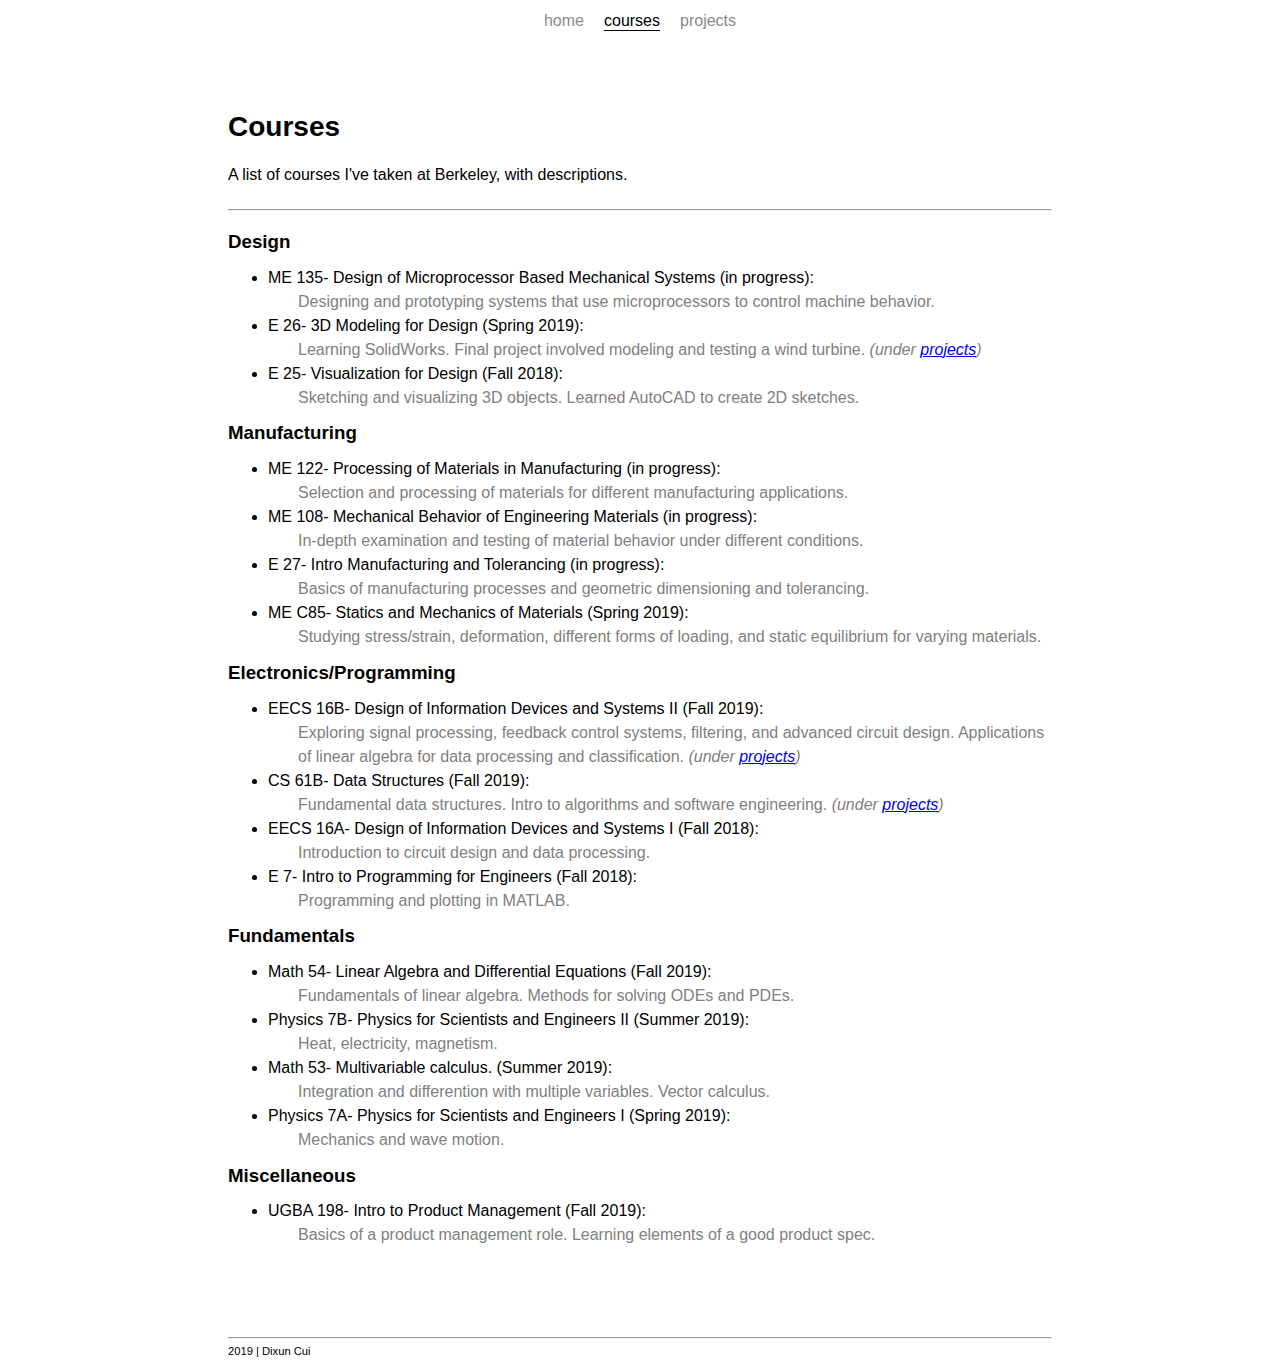
==== courses.html @ d12273da "Update courses.html" ====
<!DOCTYPE html>
<html>
<head>
  <title>Courses Taken</title>
  <meta charset="UTF-8">
  <meta name="viewport" content="width=device-width, initial-scale=1">
  <link rel="stylesheet" href="styles.css" </head> <body>
  <div class="container">
    <div class="navigation">
      <div class="nav-link">
        <a href="index.html">Home</a>
      </div>
      <div class="active-nav-link">
        <a href="courses.html">Courses</a>
      </div>
      <div class="nav-link">
        <a href="projects.html">Projects</a>
      </div>
    </div>
    <div class="pageHead">
      <h2> Courses </h2>
      A list of courses I've taken at Berkeley, with descriptions.
      <hr>
      </div>
      <div class="courseblock">
        <h3> Design </h3>
        <ul>
          <li>ME 135- Design of Microprocessor Based Mechanical Systems (in progress): </li>
          <div class="blurb">
            Designing and prototyping systems that use microprocessors to control machine behavior.
          </div>
          <li> E 26- 3D Modeling for Design (Spring 2019): </li>
          <div class="blurb">
            Learning SolidWorks. Final project involved modeling and testing a wind turbine. <i> (under <a href="projects.html">projects</a>) </i>
          </div>
          <li> E 25- Visualization for Design (Fall 2018): </li>
          <div class="blurb">
            Sketching and visualizing 3D objects. Learned AutoCAD to create 2D sketches.
          </div>
        </ul>
        <h3> Manufacturing </h3>
        <ul>
          <li> ME 122- Processing of Materials in Manufacturing (in progress): </li>
          <div class="blurb">
            Selection and processing of materials for different manufacturing applications.
          </div>
          <li> ME 108- Mechanical Behavior of Engineering Materials (in progress): </li>
          <div class="blurb">
            In-depth examination and testing of material behavior under different conditions.
          </div>
          <li> E 27- Intro Manufacturing and Tolerancing (in progress): </li>
          <div class="blurb">
            Basics of manufacturing processes and geometric dimensioning and tolerancing.
          </div>
          <li> ME C85- Statics and Mechanics of Materials (Spring 2019): </li>
          <div class="blurb">
            Studying stress/strain, deformation, different forms of loading, and static equilibrium for varying materials.
          </div>
        </ul>
        <h3> Electronics/Programming </h3>
        <ul>
          <li>EECS 16B- Design of Information Devices and Systems II (Fall 2019): </li>
          <div class="blurb">
            Exploring signal processing, feedback control systems, filtering, and advanced circuit design.
            Applications of linear algebra for data processing and classification. <i> (under <a href="projects.html">projects</a>) </i>
          </div>
          <li>CS 61B- Data Structures (Fall 2019): </li>
          <div class="blurb">
            Fundamental data structures. Intro to algorithms and software engineering. <i> (under <a href="projects.html">projects</a>) </i>
          </div>
          <li> EECS 16A- Design of Information Devices and Systems I (Fall 2018): </li>
          <div class="blurb">
            Introduction to circuit design and data processing.
          </div>
          <li> E 7- Intro to Programming for Engineers (Fall 2018): </li>
          <div class="blurb">
            Programming and plotting in MATLAB.
          </div>
        </ul>
        <h3> Fundamentals </h3>
        <ul>
          <li>Math 54- Linear Algebra and Differential Equations (Fall 2019): </li>
          <div class="blurb">
            Fundamentals of linear algebra. Methods for solving ODEs and PDEs.
          </div>
          <li>Physics 7B- Physics for Scientists and Engineers II (Summer 2019): </li>
          <div class="blurb">
            Heat, electricity, magnetism.
          </div>
          <li> Math 53- Multivariable calculus. (Summer 2019): </li>
          <div class="blurb">
            Integration and differention with multiple variables. Vector calculus.
          </div>
          <li> Physics 7A- Physics for Scientists and Engineers I (Spring 2019): </li>
          <div class="blurb">
            Mechanics and wave motion.
          </div>
        </ul>
        <h3> Miscellaneous </h3>
        <ul>
          <li>UGBA 198- Intro to Product Management (Fall 2019): </li>
          <div class="blurb">
            Basics of a product management role. Learning elements of a good product spec.
          </div>
        </ul>
      </div>
      </div>
    </body>
    <footer>
      <br>
      <hr>
      2019 | Dixun Cui
    </footer>

</html>
---- styles.css ----
body {
  font-family: "Lato", sans-serif;
}

.bio {
  line-height: 150%
}

.navigation {
  display: flex;
  justify-content: center;
  margin: 12px;
  margin-bottom: 24px;
}

.navigation > div {
  margin-left: 10px;
  margin-right: 10px;
  text-transform: lowercase;
}

.active-nav-link {
  transition: color 0.3s;
  border-bottom: 1px solid black;
}

.active-nav-link a {
  color: black;
  text-decoration: none;
}

.nav-link {
  transition: color 0.3s;
  border-bottom: 1px solid transparent;
}

.nav-link a {
  color: #8a8a8a;
  text-decoration: none;
}

.nav-link:hover {
  border-bottom: 1px solid #8a8a8a;
}

.container {
  margin-top: 10px;
  margin-bottom: 60px;
  margin-left: 220px;
  margin-right: 220px;
}

.nameblock {
  font-size: 1.2em;
  margin-top: 50px;
  margin-bottom: 40px;
  line-height: 85%;
}
.courseblock {
  line-height: 150%;
}
.circPic {
  float: right;
  margin-right:130px;
}

.pageHead {
  margin-top: 80px;
}

.blurb {
  margin-left: 30px;
  color: #808080;
}

footer {
  margin-left: 220px;
  margin-right: 220px;
  font-size: 0.7em;
}

h2 {
  font-size: 28px;
}

h4 {
  font-weight: normal;
  font-style: italic;
  font-size: 90%;
}

hr {
  margin-top: 25px;
}

ul {
  margin-top: -7px;
  margin-bottom:-7px;
}
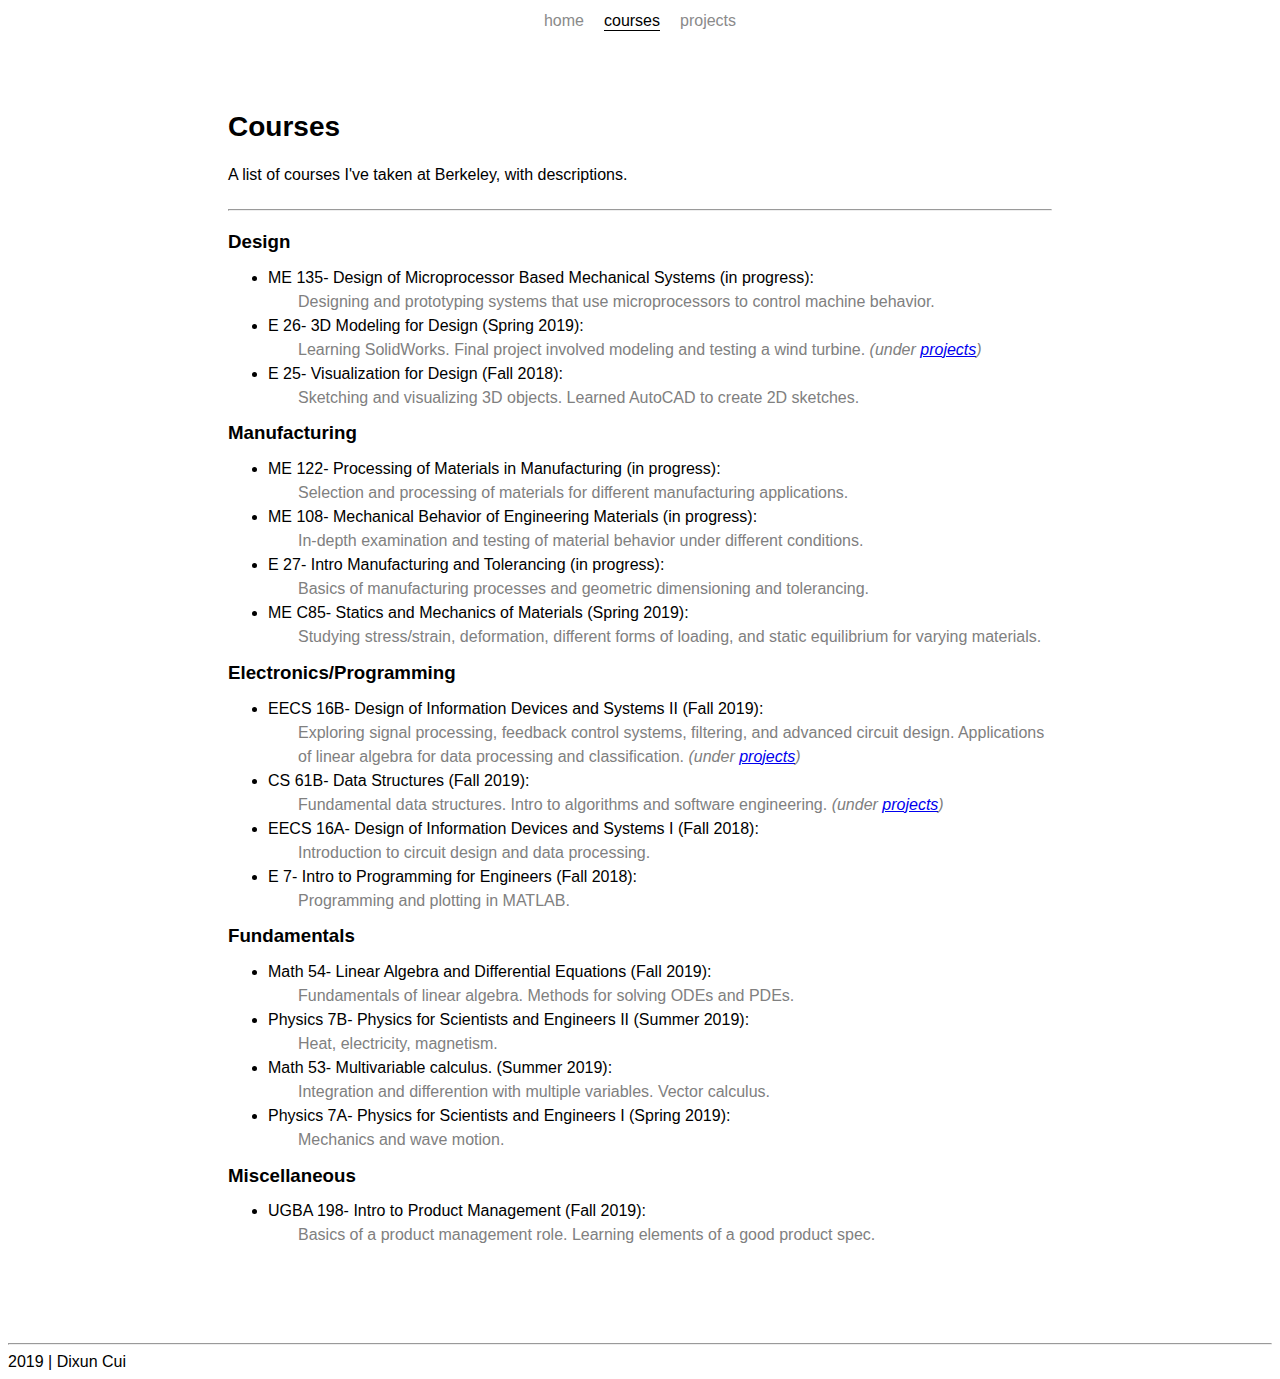
==== commit 500b7315: "bop" ====
--- a/courses.html
+++ b/courses.html
@@ -18,6 +18,7 @@
       </div>
     </div>
     <div class="pageHead">
+      <!-- Link projects thing to specific point on projects page. -->
       <h2> Courses </h2>
       A list of courses I've taken at Berkeley, with descriptions.
       <hr>
@@ -106,10 +107,10 @@
       </div>
       </div>
     </body>
-    <footer>
-      <br>
-      <hr>
-      2019 | Dixun Cui
-    </footer>
+    <div class = "foot">
+  		<br>
+  		<hr>
+  		2019 | Dixun Cui
+  	</div>
 
 </html>
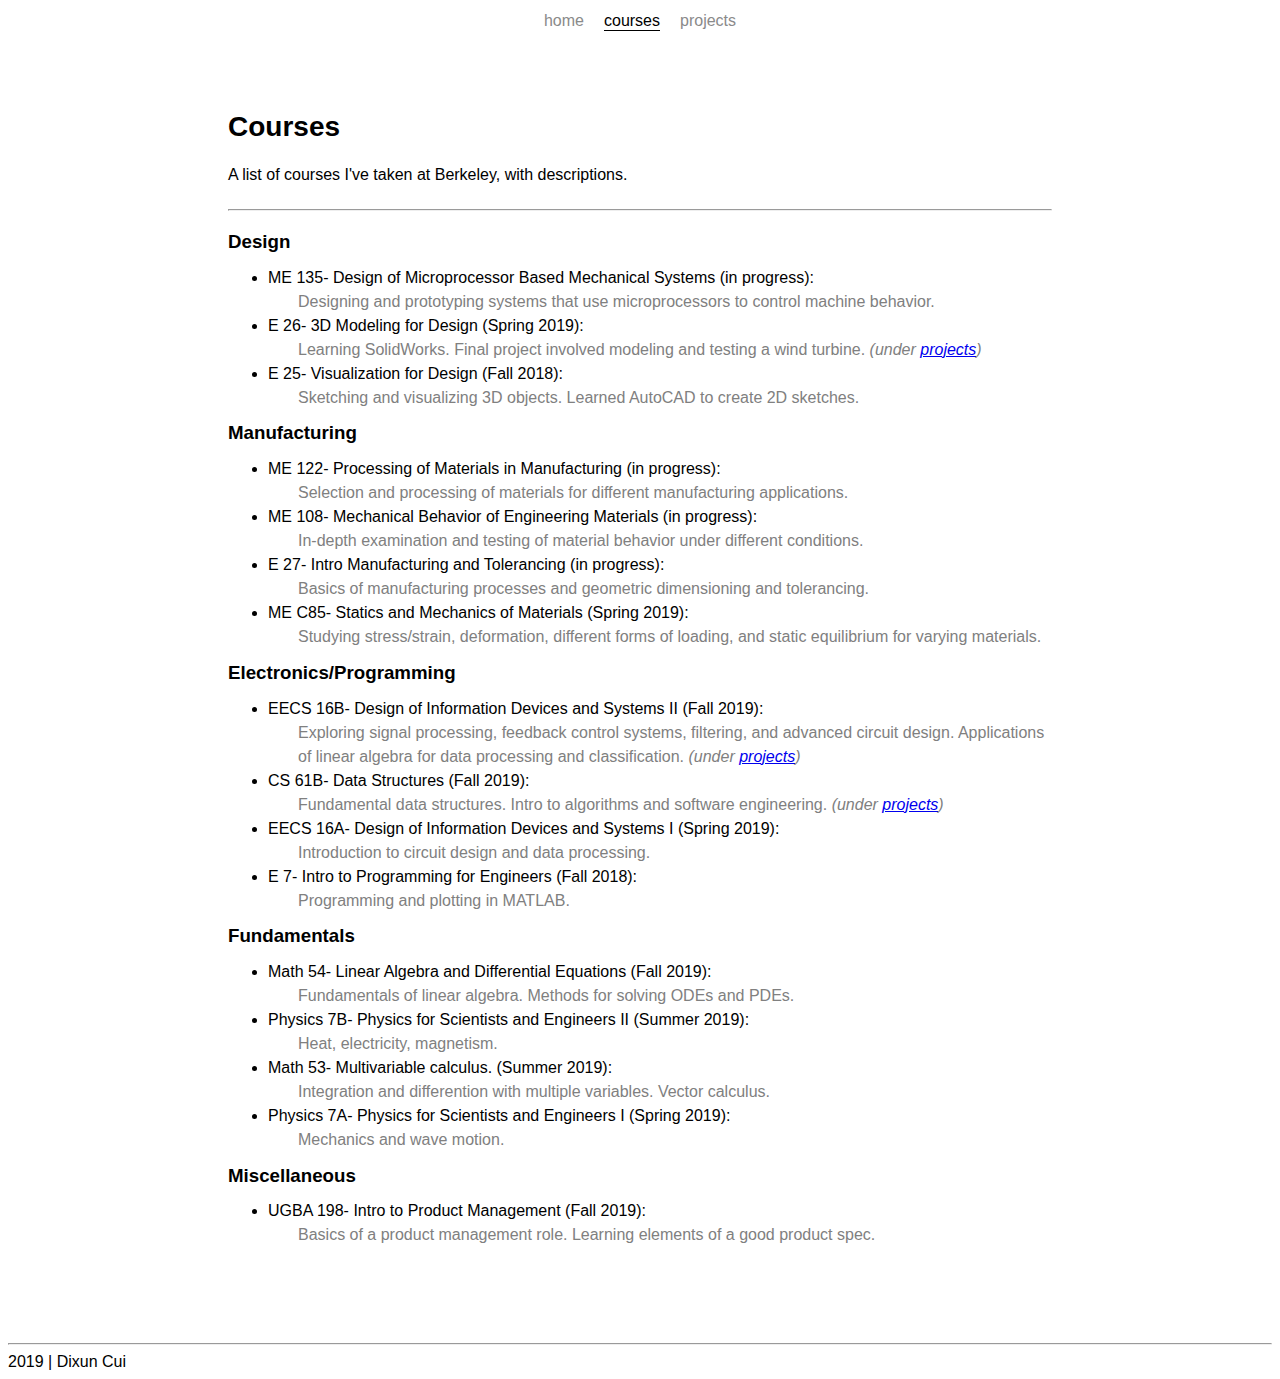
==== commit 86d186ad: "Fixed courses." ====
--- a/courses.html
+++ b/courses.html
@@ -69,7 +69,7 @@
           <div class="blurb">
             Fundamental data structures. Intro to algorithms and software engineering. <i> (under <a href="projects.html">projects</a>) </i>
           </div>
-          <li> EECS 16A- Design of Information Devices and Systems I (Fall 2018): </li>
+          <li> EECS 16A- Design of Information Devices and Systems I (Spring 2019): </li>
           <div class="blurb">
             Introduction to circuit design and data processing.
           </div>
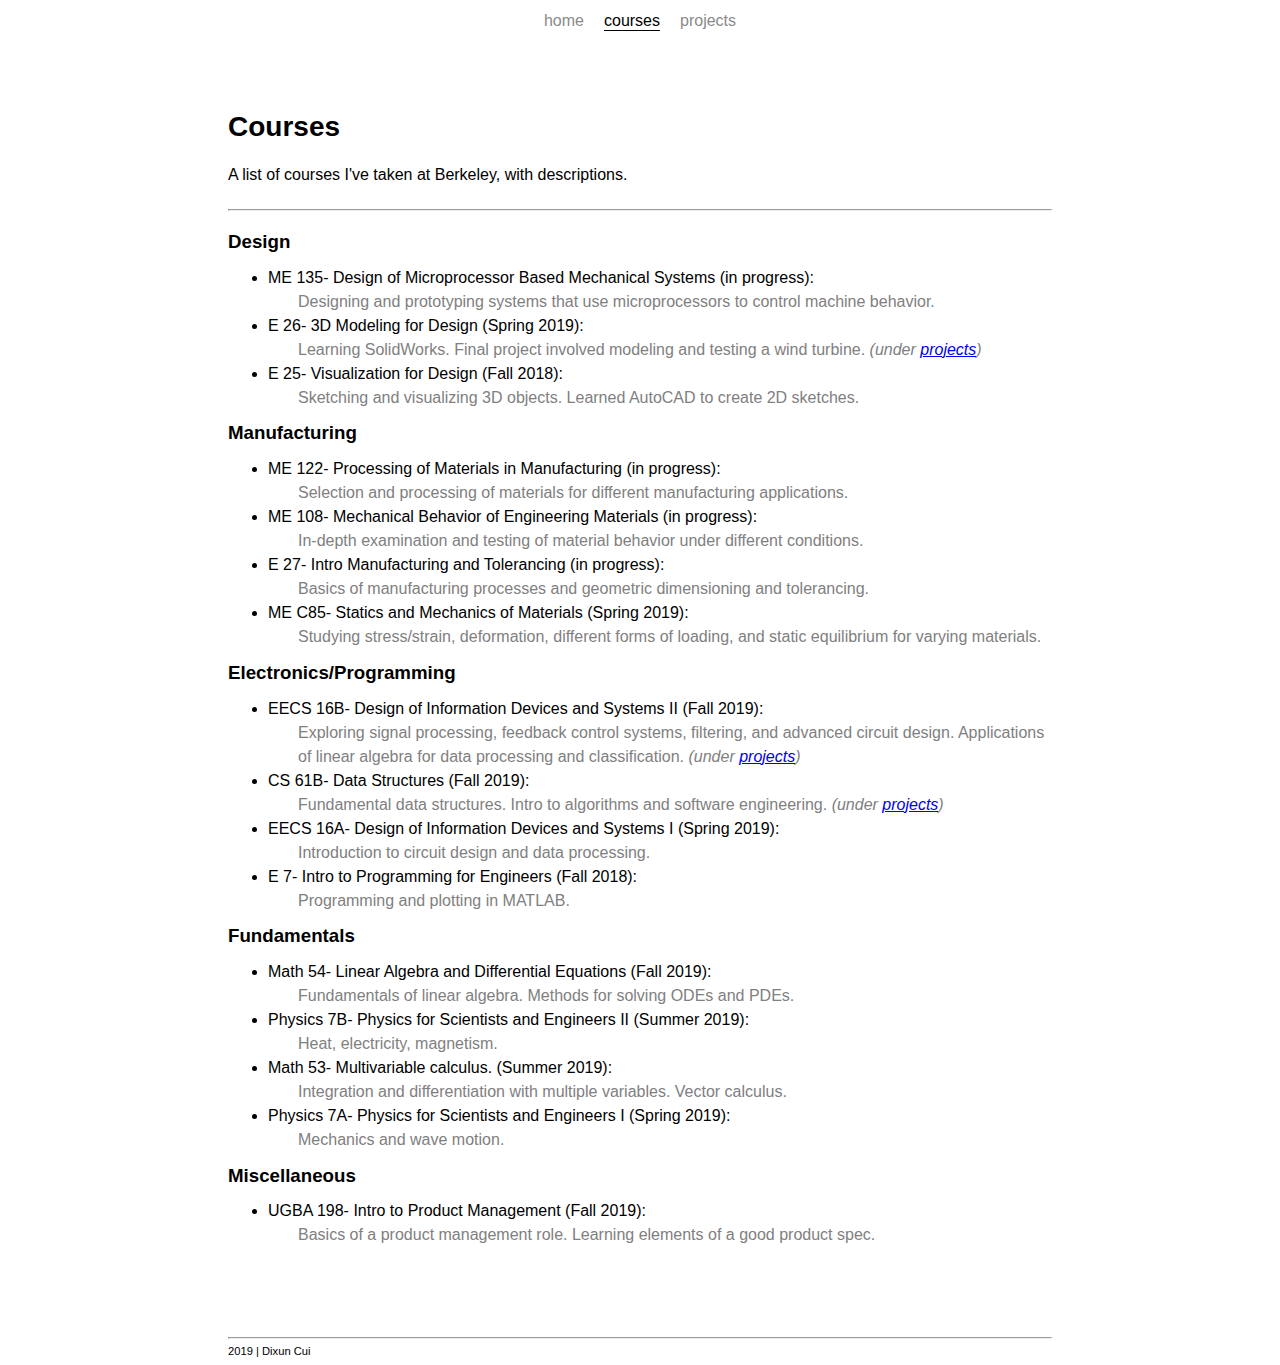
==== commit a8675ee8: "Completed projects" ====
--- a/courses.html
+++ b/courses.html
@@ -1,5 +1,6 @@
 <!DOCTYPE html>
 <html>
+
 <head>
   <title>Courses Taken</title>
   <meta charset="UTF-8">
@@ -22,95 +23,95 @@
       <h2> Courses </h2>
       A list of courses I've taken at Berkeley, with descriptions.
       <hr>
-      </div>
-      <div class="courseblock">
-        <h3> Design </h3>
-        <ul>
-          <li>ME 135- Design of Microprocessor Based Mechanical Systems (in progress): </li>
-          <div class="blurb">
-            Designing and prototyping systems that use microprocessors to control machine behavior.
-          </div>
-          <li> E 26- 3D Modeling for Design (Spring 2019): </li>
-          <div class="blurb">
-            Learning SolidWorks. Final project involved modeling and testing a wind turbine. <i> (under <a href="projects.html">projects</a>) </i>
-          </div>
-          <li> E 25- Visualization for Design (Fall 2018): </li>
-          <div class="blurb">
-            Sketching and visualizing 3D objects. Learned AutoCAD to create 2D sketches.
-          </div>
-        </ul>
-        <h3> Manufacturing </h3>
-        <ul>
-          <li> ME 122- Processing of Materials in Manufacturing (in progress): </li>
-          <div class="blurb">
-            Selection and processing of materials for different manufacturing applications.
-          </div>
-          <li> ME 108- Mechanical Behavior of Engineering Materials (in progress): </li>
-          <div class="blurb">
-            In-depth examination and testing of material behavior under different conditions.
-          </div>
-          <li> E 27- Intro Manufacturing and Tolerancing (in progress): </li>
-          <div class="blurb">
-            Basics of manufacturing processes and geometric dimensioning and tolerancing.
-          </div>
-          <li> ME C85- Statics and Mechanics of Materials (Spring 2019): </li>
-          <div class="blurb">
-            Studying stress/strain, deformation, different forms of loading, and static equilibrium for varying materials.
-          </div>
-        </ul>
-        <h3> Electronics/Programming </h3>
-        <ul>
-          <li>EECS 16B- Design of Information Devices and Systems II (Fall 2019): </li>
-          <div class="blurb">
-            Exploring signal processing, feedback control systems, filtering, and advanced circuit design.
-            Applications of linear algebra for data processing and classification. <i> (under <a href="projects.html">projects</a>) </i>
-          </div>
-          <li>CS 61B- Data Structures (Fall 2019): </li>
-          <div class="blurb">
-            Fundamental data structures. Intro to algorithms and software engineering. <i> (under <a href="projects.html">projects</a>) </i>
-          </div>
-          <li> EECS 16A- Design of Information Devices and Systems I (Spring 2019): </li>
-          <div class="blurb">
-            Introduction to circuit design and data processing.
-          </div>
-          <li> E 7- Intro to Programming for Engineers (Fall 2018): </li>
-          <div class="blurb">
-            Programming and plotting in MATLAB.
-          </div>
-        </ul>
-        <h3> Fundamentals </h3>
-        <ul>
-          <li>Math 54- Linear Algebra and Differential Equations (Fall 2019): </li>
-          <div class="blurb">
-            Fundamentals of linear algebra. Methods for solving ODEs and PDEs.
-          </div>
-          <li>Physics 7B- Physics for Scientists and Engineers II (Summer 2019): </li>
-          <div class="blurb">
-            Heat, electricity, magnetism.
-          </div>
-          <li> Math 53- Multivariable calculus. (Summer 2019): </li>
-          <div class="blurb">
-            Integration and differention with multiple variables. Vector calculus.
-          </div>
-          <li> Physics 7A- Physics for Scientists and Engineers I (Spring 2019): </li>
-          <div class="blurb">
-            Mechanics and wave motion.
-          </div>
-        </ul>
-        <h3> Miscellaneous </h3>
-        <ul>
-          <li>UGBA 198- Intro to Product Management (Fall 2019): </li>
-          <div class="blurb">
-            Basics of a product management role. Learning elements of a good product spec.
-          </div>
-        </ul>
-      </div>
-      </div>
-    </body>
-    <div class = "foot">
-  		<br>
-  		<hr>
-  		2019 | Dixun Cui
-  	</div>
+    </div>
+    <div class="courseblock">
+      <h3> Design </h3>
+      <ul>
+        <li>ME 135- Design of Microprocessor Based Mechanical Systems (in progress): </li>
+        <div class="blurb">
+          Designing and prototyping systems that use microprocessors to control machine behavior.
+        </div>
+        <li> E 26- 3D Modeling for Design (Spring 2019): </li>
+        <div class="blurb">
+          Learning SolidWorks. Final project involved modeling and testing a wind turbine. <i> (under <a href="projects.html#E26Project">projects</a>) </i>
+        </div>
+        <li> E 25- Visualization for Design (Fall 2018): </li>
+        <div class="blurb">
+          Sketching and visualizing 3D objects. Learned AutoCAD to create 2D sketches.
+        </div>
+      </ul>
+      <h3> Manufacturing </h3>
+      <ul>
+        <li> ME 122- Processing of Materials in Manufacturing (in progress): </li>
+        <div class="blurb">
+          Selection and processing of materials for different manufacturing applications.
+        </div>
+        <li> ME 108- Mechanical Behavior of Engineering Materials (in progress): </li>
+        <div class="blurb">
+          In-depth examination and testing of material behavior under different conditions.
+        </div>
+        <li> E 27- Intro Manufacturing and Tolerancing (in progress): </li>
+        <div class="blurb">
+          Basics of manufacturing processes and geometric dimensioning and tolerancing.
+        </div>
+        <li> ME C85- Statics and Mechanics of Materials (Spring 2019): </li>
+        <div class="blurb">
+          Studying stress/strain, deformation, different forms of loading, and static equilibrium for varying materials.
+        </div>
+      </ul>
+      <h3> Electronics/Programming </h3>
+      <ul>
+        <li>EECS 16B- Design of Information Devices and Systems II (Fall 2019): </li>
+        <div class="blurb">
+          Exploring signal processing, feedback control systems, filtering, and advanced circuit design.
+          Applications of linear algebra for data processing and classification. <i> (under <a href="projects.html#16BProject">projects</a>) </i>
+        </div>
+        <li>CS 61B- Data Structures (Fall 2019): </li>
+        <div class="blurb">
+          Fundamental data structures. Intro to algorithms and software engineering. <i> (under <a href="projects.html#61BProject">projects</a>) </i>
+        </div>
+        <li> EECS 16A- Design of Information Devices and Systems I (Spring 2019): </li>
+        <div class="blurb">
+          Introduction to circuit design and data processing.
+        </div>
+        <li> E 7- Intro to Programming for Engineers (Fall 2018): </li>
+        <div class="blurb">
+          Programming and plotting in MATLAB.
+        </div>
+      </ul>
+      <h3> Fundamentals </h3>
+      <ul>
+        <li>Math 54- Linear Algebra and Differential Equations (Fall 2019): </li>
+        <div class="blurb">
+          Fundamentals of linear algebra. Methods for solving ODEs and PDEs.
+        </div>
+        <li>Physics 7B- Physics for Scientists and Engineers II (Summer 2019): </li>
+        <div class="blurb">
+          Heat, electricity, magnetism.
+        </div>
+        <li> Math 53- Multivariable calculus. (Summer 2019): </li>
+        <div class="blurb">
+          Integration and differentiation with multiple variables. Vector calculus.
+        </div>
+        <li> Physics 7A- Physics for Scientists and Engineers I (Spring 2019): </li>
+        <div class="blurb">
+          Mechanics and wave motion.
+        </div>
+      </ul>
+      <h3> Miscellaneous </h3>
+      <ul>
+        <li>UGBA 198- Intro to Product Management (Fall 2019): </li>
+        <div class="blurb">
+          Basics of a product management role. Learning elements of a good product spec.
+        </div>
+      </ul>
+    </div>
+  </div>
+  </body>
+  <div class="foot">
+    <br>
+    <hr>
+    2019 | Dixun Cui
+  </div>
 
 </html>
--- a/styles.css
+++ b/styles.css
@@ -73,7 +73,7 @@
   color: #808080;
 }
 
-footer {
+.foot {
   margin-left: 220px;
   margin-right: 220px;
   font-size: 0.7em;
@@ -93,7 +93,24 @@
   margin-top: 25px;
 }
 
+h5 {
+  font-size: 22px;
+  margin-bottom: -26px;
+}
+
+h6 {
+  font-size: 16px;
+  font-weight: normal;
+  font-style: italic;
+  margin-bottom: 16px;
+}
+
 ul {
   margin-top: -7px;
   margin-bottom:-7px;
 }
+
+.projectDesc {
+  margin-bottom: 10px;
+
+}
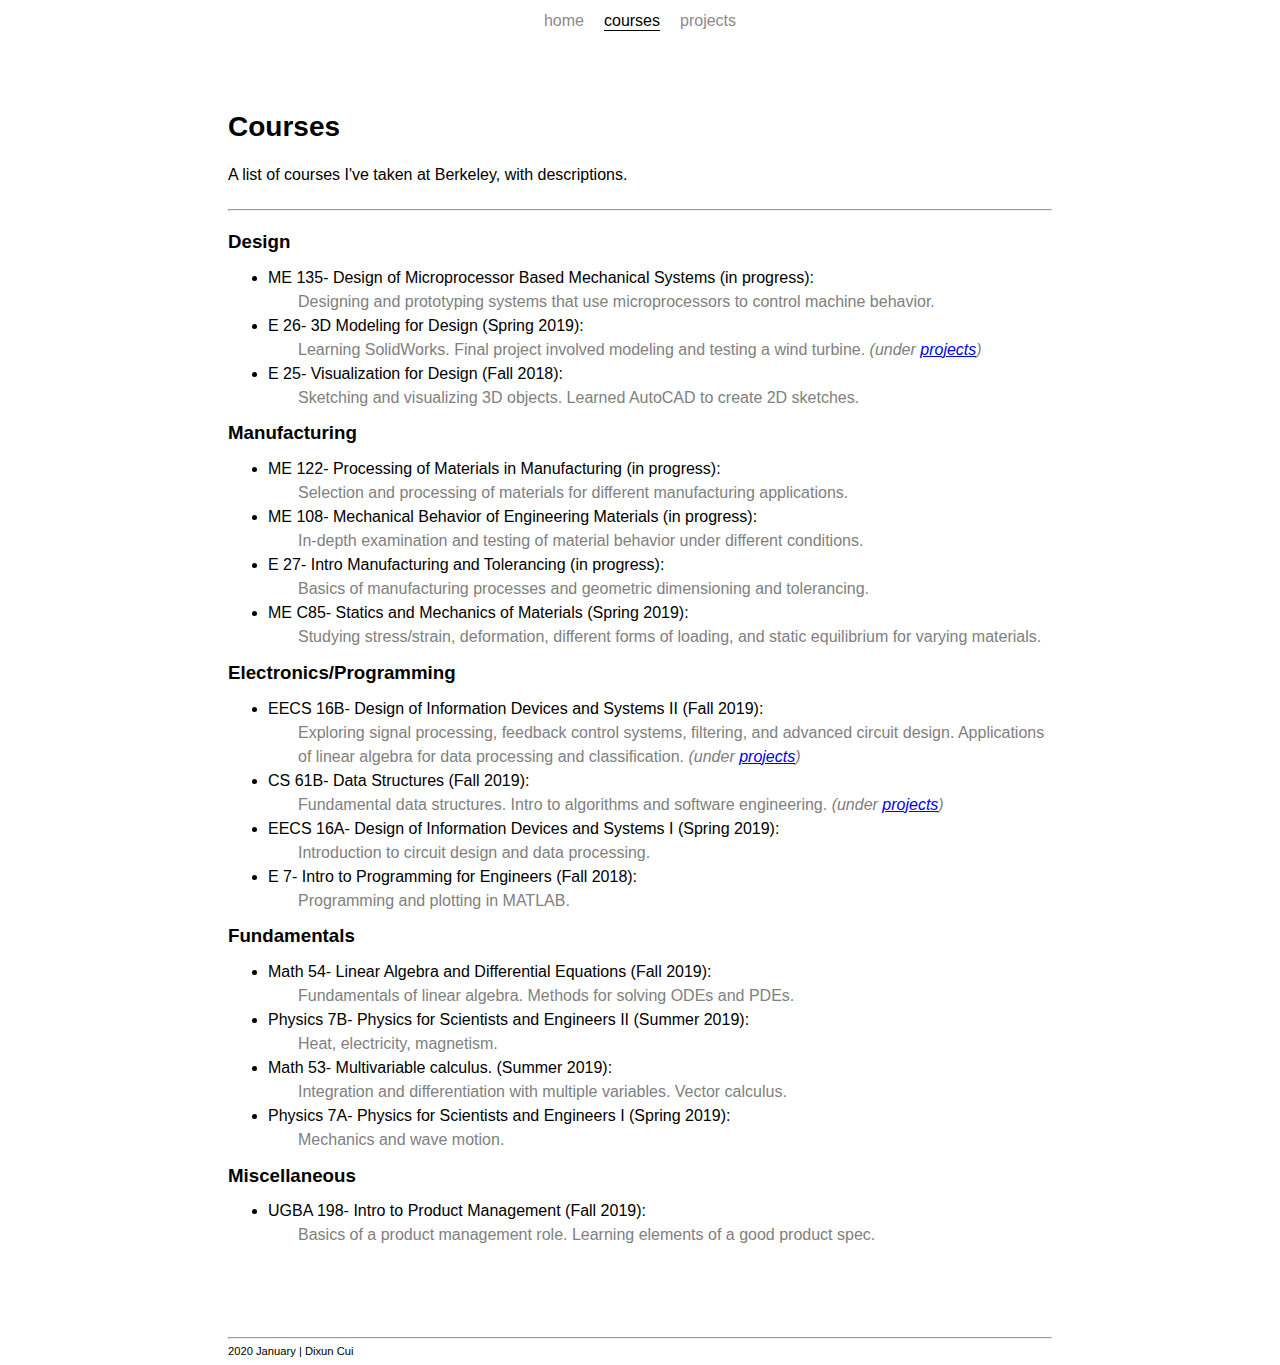
==== commit 99777888: "updated footer" ====
--- a/courses.html
+++ b/courses.html
@@ -111,7 +111,7 @@
   <div class="foot">
     <br>
     <hr>
-    2019 | Dixun Cui
+    2020 January | Dixun Cui
   </div>
 
 </html>
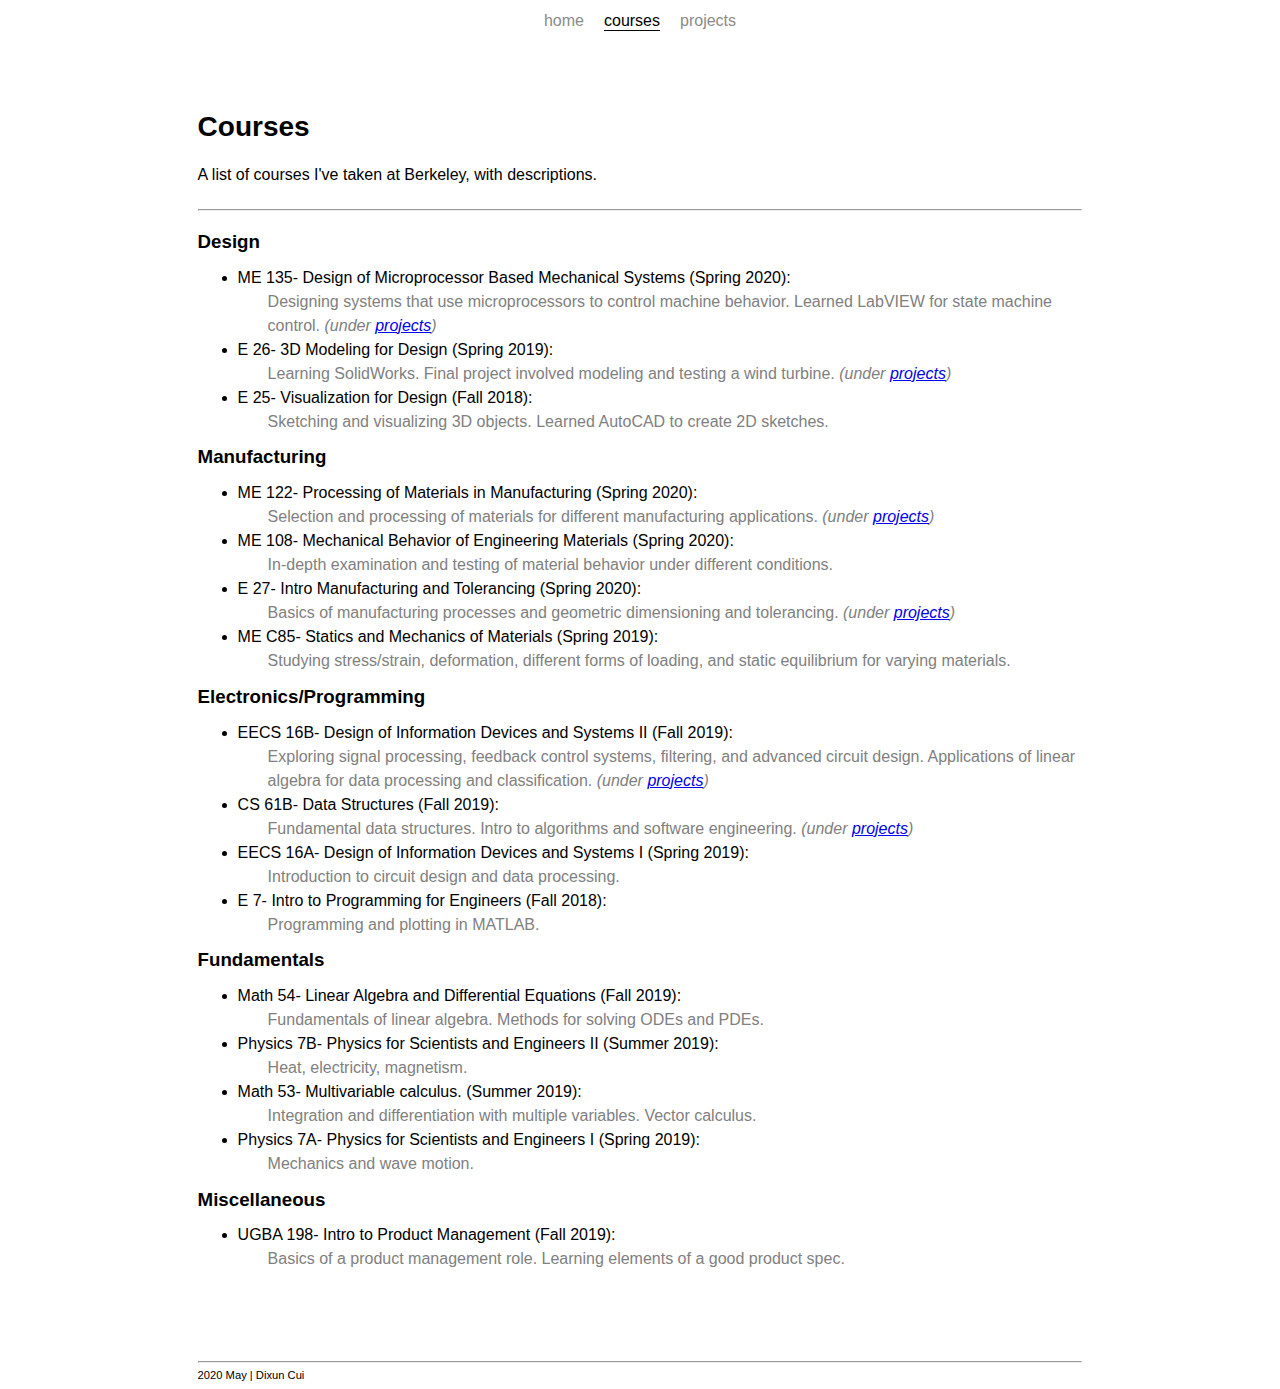
==== commit adf9244c: "started projects update" ====
--- a/courses.html
+++ b/courses.html
@@ -2,6 +2,15 @@
 <html>
 
 <head>
+  <!-- Global site tag (gtag.js) - Google Analytics -->
+<script async src="https://www.googletagmanager.com/gtag/js?id=UA-156593650-1"></script>
+<script>
+  window.dataLayer = window.dataLayer || [];
+  function gtag(){dataLayer.push(arguments);}
+  gtag('js', new Date());
+
+  gtag('config', 'UA-156593650-1');
+</script>
   <title>Courses Taken</title>
   <meta charset="UTF-8">
   <meta name="viewport" content="width=device-width, initial-scale=1">
@@ -27,9 +36,9 @@
     <div class="courseblock">
       <h3> Design </h3>
       <ul>
-        <li>ME 135- Design of Microprocessor Based Mechanical Systems (in progress): </li>
+        <li>ME 135- Design of Microprocessor Based Mechanical Systems (Spring 2020): </li>
         <div class="blurb">
-          Designing and prototyping systems that use microprocessors to control machine behavior.
+          Designing systems that use microprocessors to control machine behavior. Learned LabVIEW for state machine control. <i> (under <a href="projects.html#ME135Project">projects</a>) </i>
         </div>
         <li> E 26- 3D Modeling for Design (Spring 2019): </li>
         <div class="blurb">
@@ -42,17 +51,17 @@
       </ul>
       <h3> Manufacturing </h3>
       <ul>
-        <li> ME 122- Processing of Materials in Manufacturing (in progress): </li>
+        <li> ME 122- Processing of Materials in Manufacturing (Spring 2020): </li>
         <div class="blurb">
-          Selection and processing of materials for different manufacturing applications.
+          Selection and processing of materials for different manufacturing applications. <i> (under <a href="projects.html#ME122Project">projects</a>) </i>
         </div>
-        <li> ME 108- Mechanical Behavior of Engineering Materials (in progress): </li>
+        <li> ME 108- Mechanical Behavior of Engineering Materials (Spring 2020): </li>
         <div class="blurb">
           In-depth examination and testing of material behavior under different conditions.
         </div>
-        <li> E 27- Intro Manufacturing and Tolerancing (in progress): </li>
+        <li> E 27- Intro Manufacturing and Tolerancing (Spring 2020): </li>
         <div class="blurb">
-          Basics of manufacturing processes and geometric dimensioning and tolerancing.
+          Basics of manufacturing processes and geometric dimensioning and tolerancing. <i> (under <a href="projects.html#E27Project">projects</a>) </i>
         </div>
         <li> ME C85- Statics and Mechanics of Materials (Spring 2019): </li>
         <div class="blurb">
@@ -111,7 +120,7 @@
   <div class="foot">
     <br>
     <hr>
-    2020 January | Dixun Cui
+    2020 May | Dixun Cui
   </div>
 
 </html>
--- a/styles.css
+++ b/styles.css
@@ -13,7 +13,7 @@
   margin-bottom: 24px;
 }
 
-.navigation > div {
+.navigation>div {
   margin-left: 10px;
   margin-right: 10px;
   text-transform: lowercase;
@@ -46,8 +46,8 @@
 .container {
   margin-top: 10px;
   margin-bottom: 60px;
-  margin-left: 220px;
-  margin-right: 220px;
+  margin-left: 15%;
+  margin-right: 15%;
 }
 
 .nameblock {
@@ -56,12 +56,16 @@
   margin-bottom: 40px;
   line-height: 85%;
 }
+
 .courseblock {
   line-height: 150%;
 }
+
 .circPic {
   float: right;
-  margin-right:130px;
+  margin-right: 130px;
+  width: 200px;
+  height: 200px;
 }
 
 .pageHead {
@@ -74,8 +78,8 @@
 }
 
 .foot {
-  margin-left: 220px;
-  margin-right: 220px;
+  margin-left: 15%;
+  margin-right: 15%;
   font-size: 0.7em;
 }
 
@@ -107,10 +111,321 @@
 
 ul {
   margin-top: -7px;
-  margin-bottom:-7px;
+  margin-bottom: -7px;
 }
 
 .projectDesc {
-  margin-bottom: 10px;
-
-}
+  margin-bottom: 20%;
+}
+
+.hpvside {
+  width: 433px;
+ height: 231.6px;
+ padding: 4px 6px 4px 0px;
+}
+
+.hpvframe {
+  width: 356.4px;
+  height: 231.6px;
+  padding: 4px 0px 4px 6px;
+}
+
+.hpvproto {
+  width: 308.9px;
+  height: 231.7px;
+  padding: 4px 72px 4px 24px;
+}
+
+.hpvsim {
+  width: 370.7px;
+  height: 231.7px;
+  padding: 4px 0px 4px 6px;
+}
+
+.hpvcad {
+  width:456px;
+  height:283.2px;
+  padding: 4px 48px 4px 0px;
+  margin-bottom: -8%;
+}
+
+.hpvfile {
+  width:212.4px;
+  height:283.2px;
+  padding: 4px 0px 4px 20px;
+  margin-bottom: -8%;
+}
+
+.EEfront {
+  width:184.3px;
+  height:245.8px;
+  padding:4px 24px 4px 0px;
+  margin-bottom: -5%;
+}
+
+.EEtop {
+   width:184.3px;
+   height:245.8px;
+   padding: 4px 0px 4px 0px;
+   margin-bottom: -5%;
+}
+
+.PCA {
+  width:412.1px;
+  height:245.8px;
+  padding: 4px 0px 4px 6px;
+  margin-bottom: -5%;
+}
+
+.gitlet {
+  width:283px;
+  height:194px;
+  float: left;
+  padding: 5px 20px 10px 0px;
+  margin-bottom: 5%;
+}
+
+.turbine {
+  width:177.5px;
+  height:236.5px;
+  float: right;
+  padding: 5px 20px 5px 25px;
+}
+
+.joycon {
+   width: 181.4px;
+   height: 155.6px;
+   float: left;
+   padding: 5px 20px 10px 0px;
+   margin-bottom: 8%;
+}
+
+.pianorack1 {
+  width: 398.64px;
+  height: 332.64px;
+  padding: 4px 20px 4px 0px;
+  margin-bottom: -10%;
+}
+
+.pianorack2 {
+  width: 316.36px;
+  height: 332.64px;
+  padding: 4px 0px 4px 20px;
+  margin-bottom: -10%;
+}
+
+.phoenixPic {
+   width: 201.6px;
+   height: 277.125px;
+   float: right;
+   padding: 5px 0 10px 20px;
+}
+
+@media only screen and (max-width: 768px) {
+  .navigation {
+    display: flex;
+    justify-content: center;
+    margin: 15%;
+    margin-bottom: 20%;
+  }
+
+  .container {
+    margin-top: 10%;
+    margin-bottom: 10%;
+    margin-left: 10%;
+    margin-right: 10%;
+  }
+
+  .circPic {
+    display: block;
+    margin-left: 25%;
+    margin-right: 25%;
+    width: 50%;
+    margin-bottom: 15%;
+  }
+
+  h1 {
+    font-size: 120%;
+    font-weight: bold;
+  }
+
+  h4 {
+    font-weight: normal;
+    font-style: italic;
+    font-size: 80%;
+  }
+
+  .bio {
+    margin-top: -5%;
+    line-height: 120%;
+    font-size: 90%;
+  }
+
+  .courseblock {
+    line-height: 150%;
+    font-size: 80%;
+  }
+
+  h2 {
+    font-size: 130%;
+  }
+
+  h3 {
+    font-size: 110%;
+  }
+
+  ul {
+    margin-left: -10%;
+  }
+
+  .pageHead {
+    font-size: 80%;
+    margin-top: 20%;
+  }
+
+  .blurb {
+    margin-left: 0;
+    color: #808080;
+    font-size: 80%;
+    margin-bottom: 5%;
+  }
+
+  h5 {
+    font-size: 100%;
+    margin-bottom: -5%;
+  }
+
+  h6 {
+    font-size: 80%;
+    font-weight: normal;
+    font-style: italic;
+    margin-bottom: 5%;
+  }
+
+  .projectDesc {
+    margin-bottom: 15%;
+    font-size: 80%;
+  }
+
+  .HelmetMount {
+    
+  }
+
+  .hpvside {
+   width: 80%;
+   height: auto;
+   padding: 5%;
+  }
+
+  .hpvframe {
+    width: 80%;
+    height: auto;
+    padding: 5%;
+  }
+
+  .hpvproto {
+    width: 80%;
+    height: auto;
+    padding: 5%;
+  }
+
+  .hpvsim {
+    width: 80%;
+    height: auto;
+    padding: 5%;
+  }
+
+  .hpvcad {
+    width: 80%;
+    height: auto;
+    padding: 5%;
+  }
+
+  .hpvfile {
+    width: 80%;
+    height: auto;
+    padding: 5%;
+    margin-bottom: 10%;
+  }
+
+  .EEfront {
+    width: 40%;
+    height: auto;
+    padding: 5%;
+    padding-right: 1%;
+  }
+
+  .EEtop {
+    width: 40%;
+    height: auto;
+    padding: 5%;
+    padding-left: 1%;
+  }
+
+  .PCA {
+    width: 80%;
+    height: auto;
+    margin-left: 7%;
+    margin-right: 7%;
+    padding: 5%;
+    margin-bottom: 10%;
+  }
+
+  .gitlet {
+    width: 80%;
+    height: auto;
+    padding: 5%;
+    margin-left: 5%;
+    margin-right: 5%;
+  }
+
+  .turbine {
+    width: 40%;
+    height: auto;
+    padding: 5%;
+    float: right;
+    margin-left: 10%;
+    margin-top: 7%;
+    margin-bottom: 10%;
+  }
+
+  .turbineBlock {
+    margin-bottom: 30%;
+  }
+
+  .joycon {
+    width: 60%;
+    margin-right: 10%;
+    margin-left: 10%;
+    height: auto;
+    padding: 5%;
+    margin-bottom: 5%;
+  }
+
+  .pianorack1 {
+    width: 80%;
+    height: auto;
+    padding: 5%;
+  }
+
+  .pianorack2 {
+    width: 80%;
+    height: auto;
+    padding: 5%;
+    margin-bottom: 10%;
+  }
+
+  .phoenixPic {
+    width: 50%;
+    height: auto;
+    margin-left: 20%;
+    margin-right: 20%;
+    padding: 5%;
+  }
+
+  .foot {
+    margin-left: 10%;
+    margin-right: 10%;
+    font-size: 0.7em;
+  }
+}
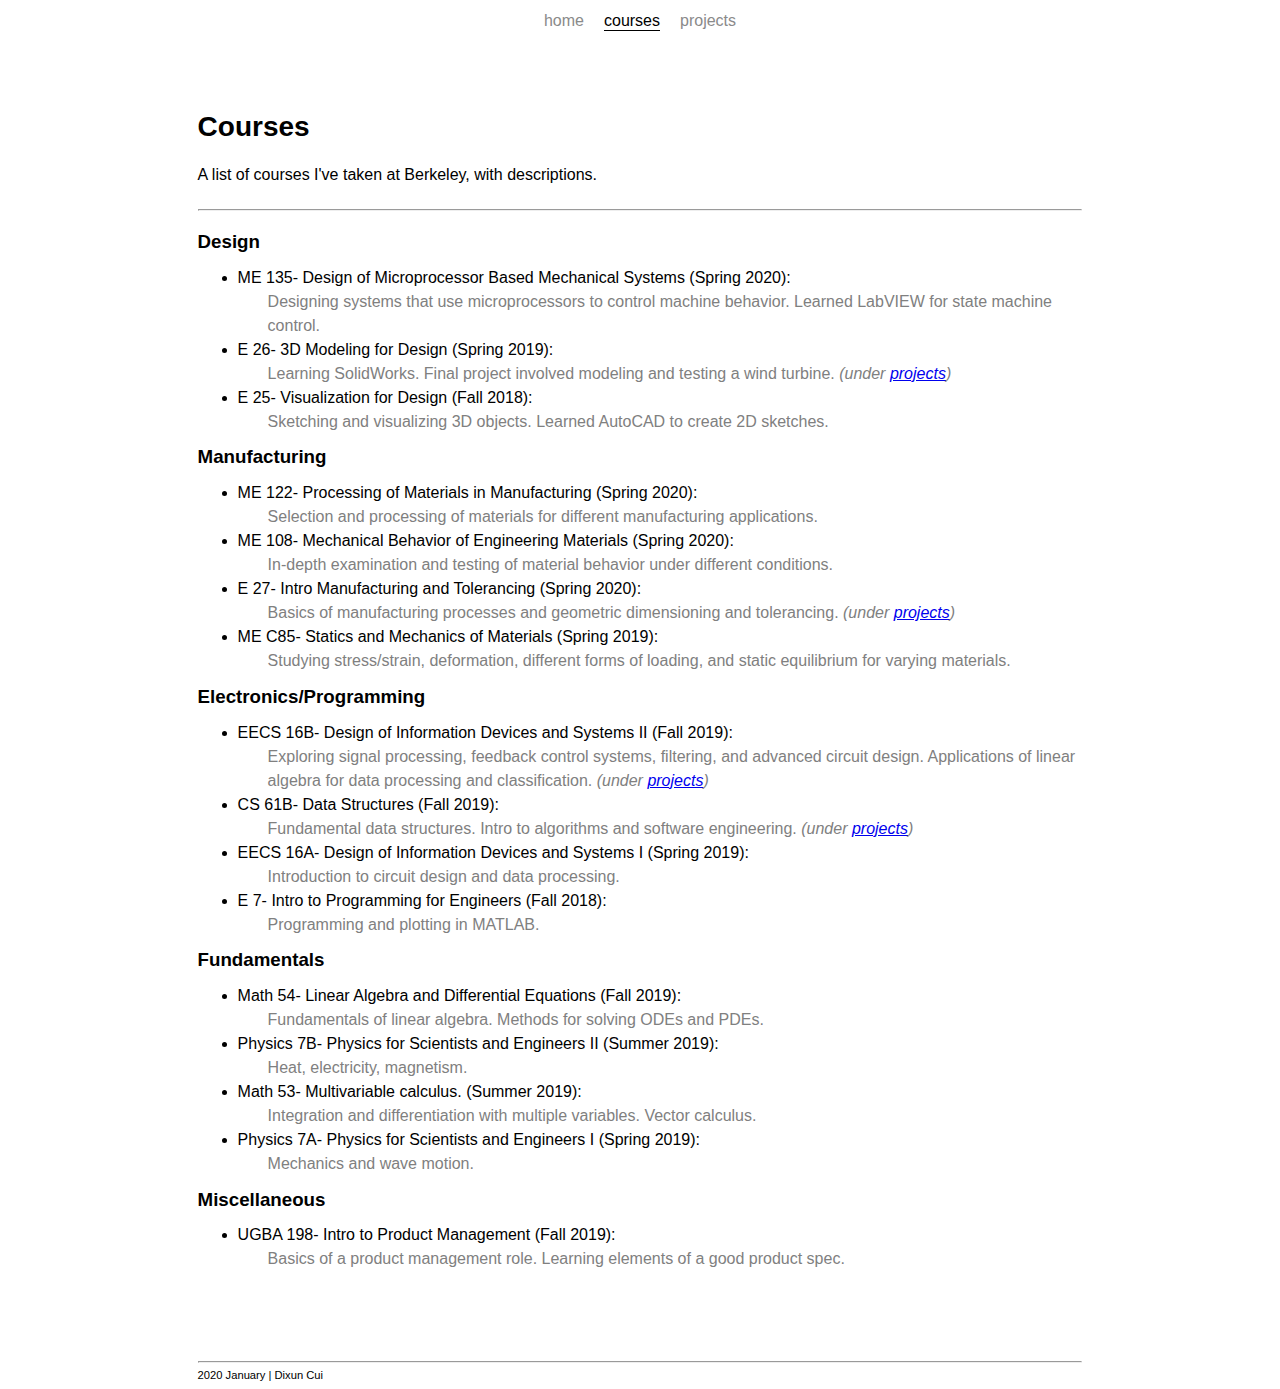
==== commit 1500cad3: "projects on track" ====
--- a/courses.html
+++ b/courses.html
@@ -14,7 +14,7 @@
   <title>Courses Taken</title>
   <meta charset="UTF-8">
   <meta name="viewport" content="width=device-width, initial-scale=1">
-  <link rel="stylesheet" href="styles.css" </head> <body>
+  <link rel="stylesheet" href="styles.css"> </head> <body>
   <div class="container">
     <div class="navigation">
       <div class="nav-link">
@@ -38,7 +38,7 @@
       <ul>
         <li>ME 135- Design of Microprocessor Based Mechanical Systems (Spring 2020): </li>
         <div class="blurb">
-          Designing systems that use microprocessors to control machine behavior. Learned LabVIEW for state machine control. <i> (under <a href="projects.html#ME135Project">projects</a>) </i>
+          Designing systems that use microprocessors to control machine behavior. Learned LabVIEW for state machine control.
         </div>
         <li> E 26- 3D Modeling for Design (Spring 2019): </li>
         <div class="blurb">
@@ -53,7 +53,7 @@
       <ul>
         <li> ME 122- Processing of Materials in Manufacturing (Spring 2020): </li>
         <div class="blurb">
-          Selection and processing of materials for different manufacturing applications. <i> (under <a href="projects.html#ME122Project">projects</a>) </i>
+          Selection and processing of materials for different manufacturing applications.
         </div>
         <li> ME 108- Mechanical Behavior of Engineering Materials (Spring 2020): </li>
         <div class="blurb">
@@ -120,7 +120,7 @@
   <div class="foot">
     <br>
     <hr>
-    2020 May | Dixun Cui
+    2020 January | Dixun Cui
   </div>
 
 </html>
--- a/styles.css
+++ b/styles.css
@@ -118,8 +118,22 @@
   margin-bottom: 20%;
 }
 
+.helmetmount {
+  width: 40%;
+  height: auto;
+  padding: 4px 12px 1px 4px;
+  margin-bottom: -8px;
+}
+
+.explodedmount {
+  height: 301.6px;
+  width: auto;
+  padding: 4px 4px 1px 12px;
+  margin-bottom: -8px;
+}
+
 .hpvside {
-  width: 433px;
+ width: 433px;
  height: 231.6px;
  padding: 4px 6px 4px 0px;
 }
@@ -307,10 +321,6 @@
     font-size: 80%;
   }
 
-  .HelmetMount {
-    
-  }
-
   .hpvside {
    width: 80%;
    height: auto;
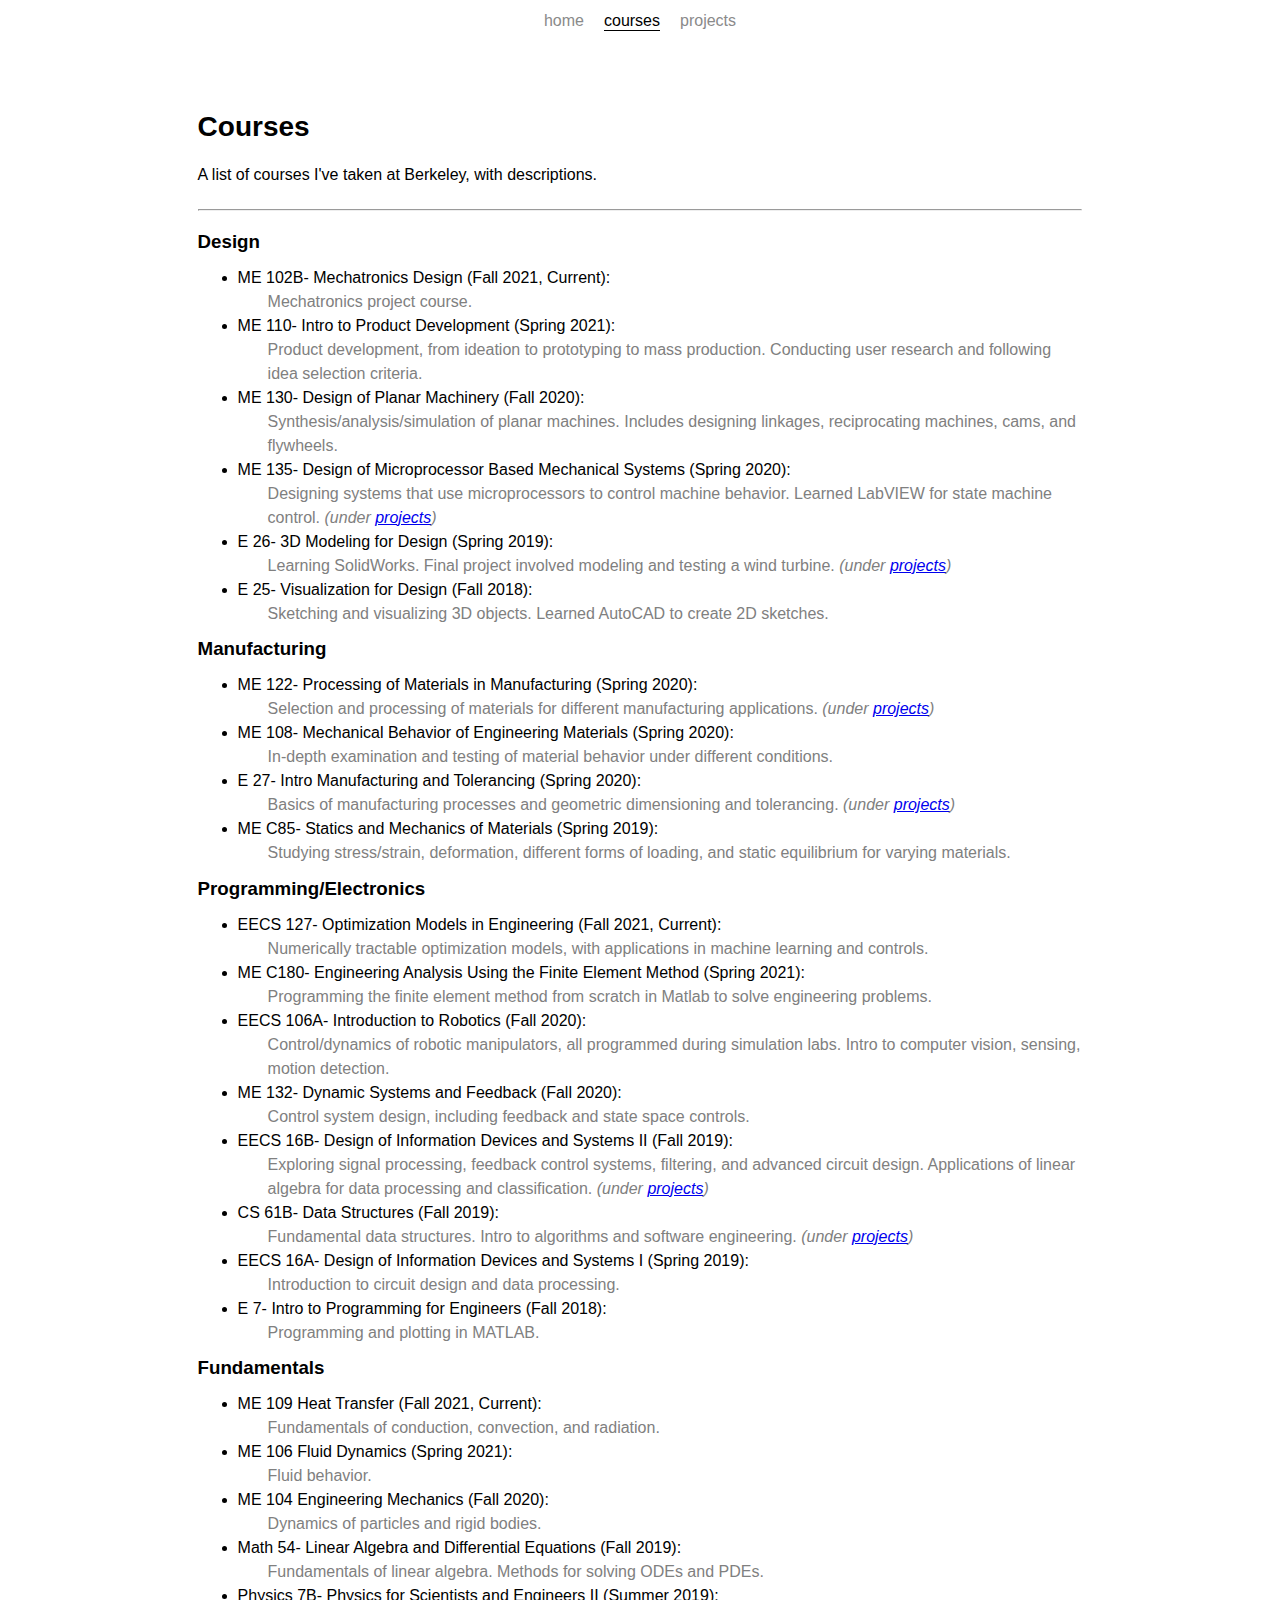
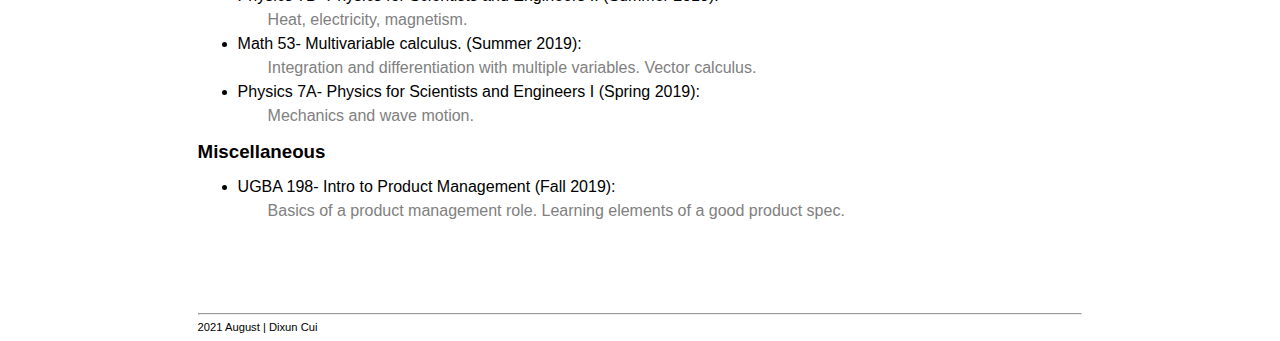
==== commit b1a265be: "Finished for F21" ====
--- a/courses.html
+++ b/courses.html
@@ -36,9 +36,23 @@
     <div class="courseblock">
       <h3> Design </h3>
       <ul>
+        <li>ME 102B- Mechatronics Design (Fall 2021, Current): </li>
+        <div class="blurb">
+          Mechatronics project course.
+        </div>
+        <li>ME 110- Intro to Product Development (Spring 2021): </li>
+        <div class="blurb">
+          Product development, from ideation to prototyping to mass production.
+          Conducting user research and following idea selection criteria.
+        </div>
+        <li>ME 130- Design of Planar Machinery (Fall 2020): </li>
+        <div class="blurb">
+          Synthesis/analysis/simulation of planar machines.
+          Includes designing linkages, reciprocating machines, cams, and flywheels.
+        </div>
         <li>ME 135- Design of Microprocessor Based Mechanical Systems (Spring 2020): </li>
         <div class="blurb">
-          Designing systems that use microprocessors to control machine behavior. Learned LabVIEW for state machine control.
+          Designing systems that use microprocessors to control machine behavior. Learned LabVIEW for state machine control. <i> (under <a href="projects.html#ME135Project">projects</a>) </i>
         </div>
         <li> E 26- 3D Modeling for Design (Spring 2019): </li>
         <div class="blurb">
@@ -53,7 +67,7 @@
       <ul>
         <li> ME 122- Processing of Materials in Manufacturing (Spring 2020): </li>
         <div class="blurb">
-          Selection and processing of materials for different manufacturing applications.
+          Selection and processing of materials for different manufacturing applications. <i> (under <a href="projects.html#ME122Project">projects</a>) </i>
         </div>
         <li> ME 108- Mechanical Behavior of Engineering Materials (Spring 2020): </li>
         <div class="blurb">
@@ -68,8 +82,25 @@
           Studying stress/strain, deformation, different forms of loading, and static equilibrium for varying materials.
         </div>
       </ul>
-      <h3> Electronics/Programming </h3>
+      <h3> Programming/Electronics </h3>
       <ul>
+        <li>EECS 127- Optimization Models in Engineering (Fall 2021, Current): </li>
+        <div class="blurb">
+          Numerically tractable optimization models, with applications in machine learning and controls.
+        </div>
+        <li>ME C180- Engineering Analysis Using the Finite Element Method (Spring 2021): </li>
+        <div class="blurb">
+          Programming the finite element method from scratch in Matlab to solve engineering problems.
+        </div>
+        <li>EECS 106A- Introduction to Robotics (Fall 2020): </li>
+        <div class="blurb">
+          Control/dynamics of robotic manipulators, all programmed during simulation labs.
+          Intro to computer vision, sensing, motion detection.
+        </div>
+        <li>ME 132- Dynamic Systems and Feedback (Fall 2020): </li>
+        <div class="blurb">
+          Control system design, including feedback and state space controls.
+        </div>
         <li>EECS 16B- Design of Information Devices and Systems II (Fall 2019): </li>
         <div class="blurb">
           Exploring signal processing, feedback control systems, filtering, and advanced circuit design.
@@ -90,6 +121,18 @@
       </ul>
       <h3> Fundamentals </h3>
       <ul>
+        <li>ME 109 Heat Transfer (Fall 2021, Current): </li>
+        <div class="blurb">
+          Fundamentals of conduction, convection, and radiation.
+        </div>
+        <li>ME 106 Fluid Dynamics (Spring 2021): </li>
+        <div class="blurb">
+          Fluid behavior.
+        </div>
+        <li>ME 104 Engineering Mechanics (Fall 2020): </li>
+        <div class="blurb">
+          Dynamics of particles and rigid bodies.
+        </div>
         <li>Math 54- Linear Algebra and Differential Equations (Fall 2019): </li>
         <div class="blurb">
           Fundamentals of linear algebra. Methods for solving ODEs and PDEs.
@@ -120,7 +163,7 @@
   <div class="foot">
     <br>
     <hr>
-    2020 January | Dixun Cui
+    2021 August | Dixun Cui
   </div>
 
 </html>
--- a/styles.css
+++ b/styles.css
@@ -121,15 +121,22 @@
 .helmetmount {
   width: 40%;
   height: auto;
-  padding: 4px 12px 1px 4px;
-  margin-bottom: -8px;
+  padding: 4px 24px 1px 4px;
+  margin-bottom: -12px;
 }
 
 .explodedmount {
   height: 301.6px;
   width: auto;
-  padding: 4px 4px 1px 12px;
-  margin-bottom: -8px;
+  padding: 4px 4px 1px 24px;
+  margin-bottom: -12px;
+}
+
+.sheetroller {
+  width: 25%;
+  float: right;
+  padding: 5px 20px 5px 25px;
+  margin-bottom: 12px;
 }
 
 .hpvside {
@@ -235,6 +242,43 @@
    padding: 5px 0 10px 20px;
 }
 
+.labView {
+  width: 50%;
+  height:auto;
+  margin-bottom: -10%
+}
+
+.PrintedShield {
+  width: 35%;
+  height: auto;
+  margin-right: 24px;
+  margin-bottom: -11%;
+}
+
+.PrinterShield {
+  width: 35%;
+  height: auto;
+  margin-left: 24px;
+  margin-bottom: -11%
+}
+
+.Frame1_2021 {
+  width: 60%;
+  margin-top: -4%;
+  margin-bottom: 0%;
+}
+
+.Pizza {
+  width: 50%;
+  margin-bottom: -5%;
+}
+
+.PortfolioPic {
+  width: 30%;
+  height: auto;
+  margin-left: 1%;
+}
+
 @media only screen and (max-width: 768px) {
   .navigation {
     display: flex;
@@ -307,6 +351,7 @@
   h5 {
     font-size: 100%;
     margin-bottom: -5%;
+    margin-top: -5%;
   }
 
   h6 {
@@ -317,8 +362,23 @@
   }
 
   .projectDesc {
-    margin-bottom: 15%;
+    margin-bottom: 0%;
     font-size: 80%;
+    height: 100%;
+  }
+
+  .labView {
+    width: 60%;
+    height:auto;
+  }
+
+  .helmetmount {
+    position: relative;
+    max-width: 40%;
+    max-height: auto;
+    padding: 5%;
+    width: 80%;
+    height: auto;
   }
 
   .hpvside {
